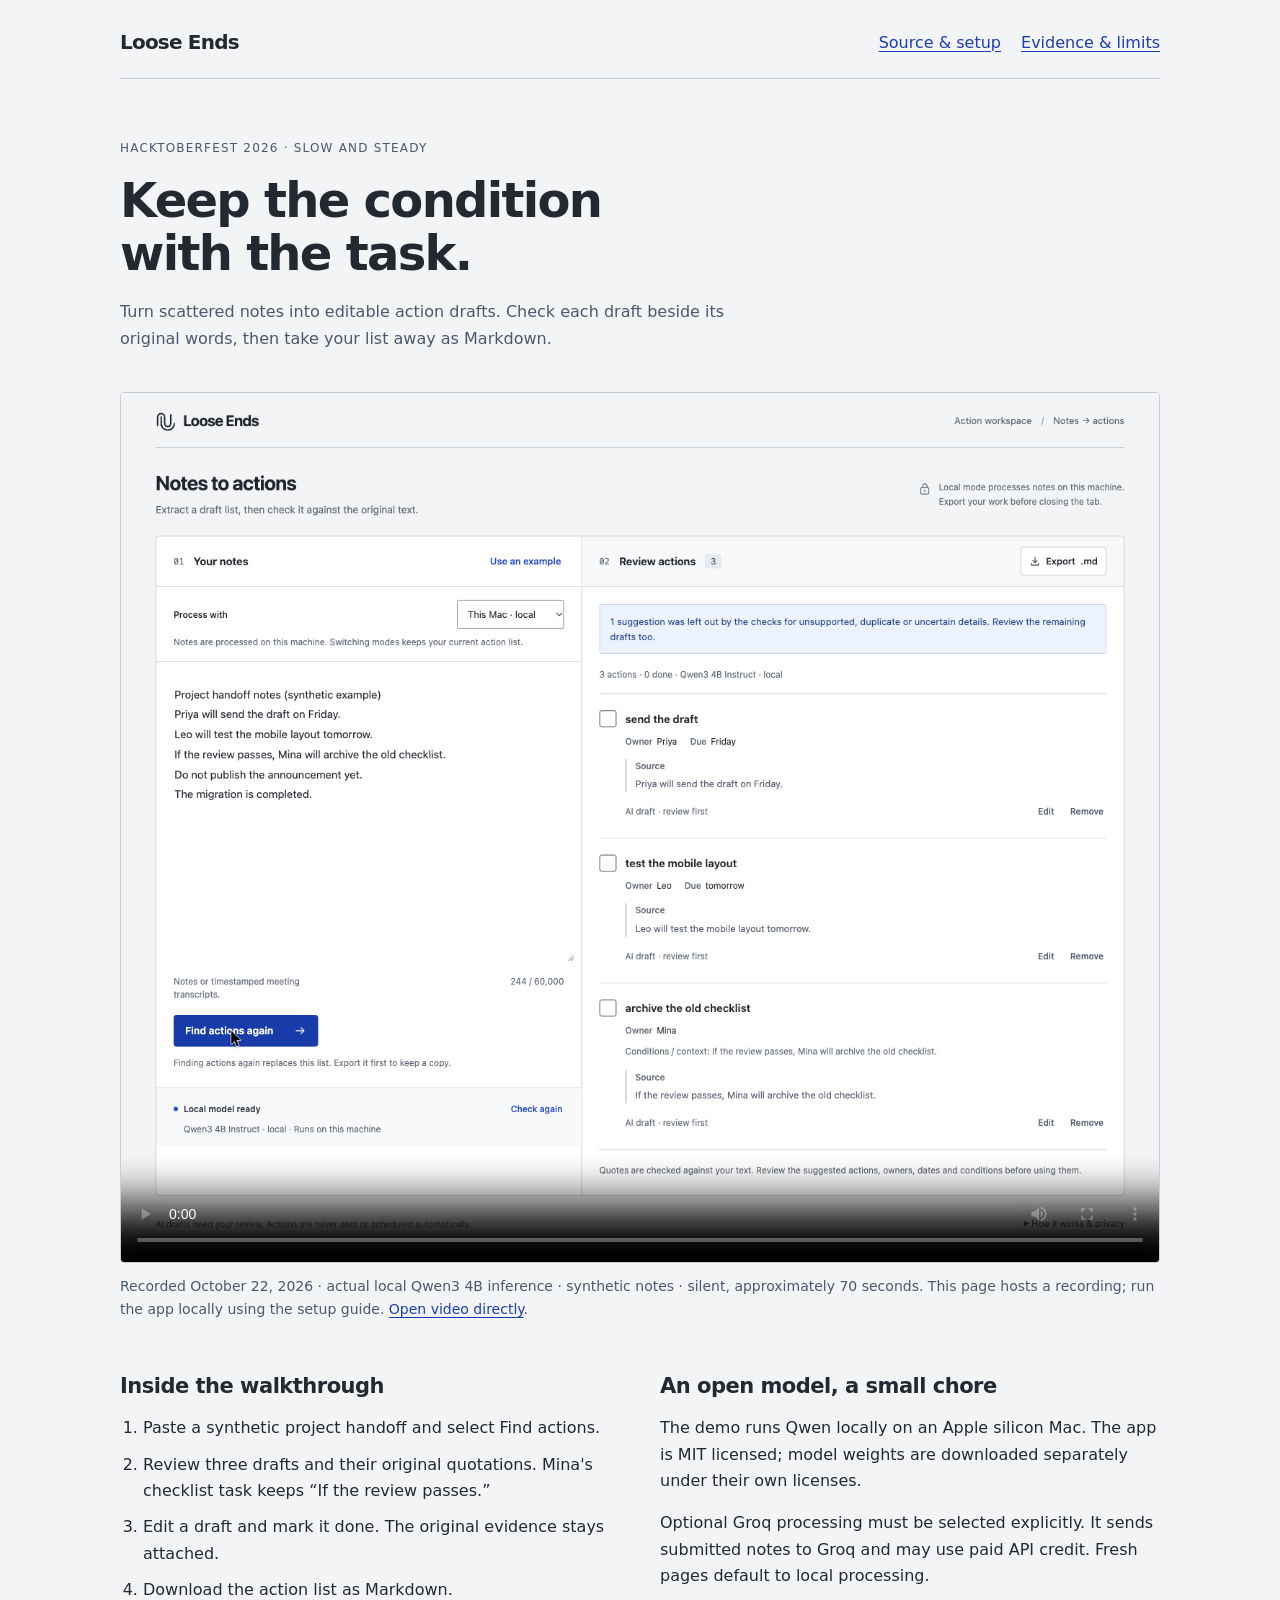
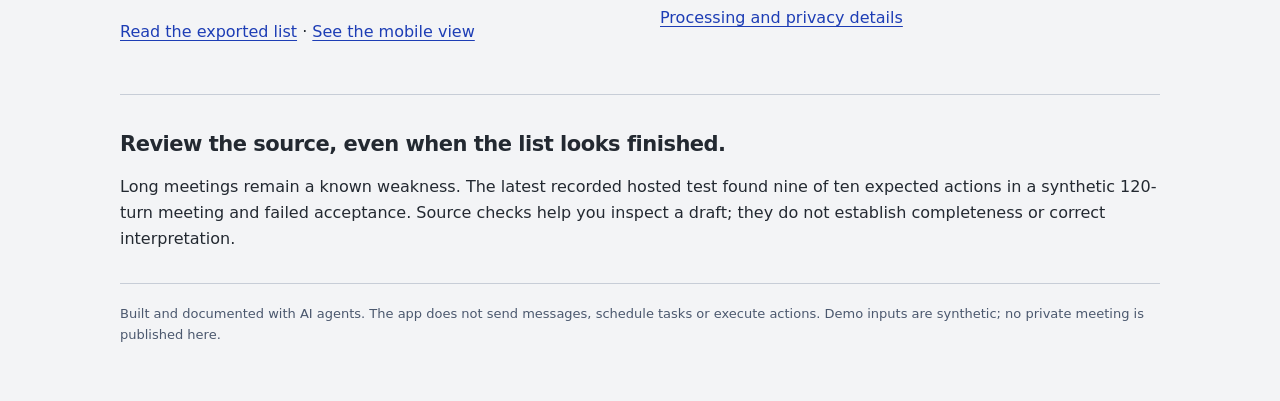
==== docs/index.html @ b9c7b736 "feat: add optional hosted extraction and publish reviewed notes demo" ====
<!doctype html>
<html lang="en">
<head>
  <meta charset="utf-8">
  <meta name="viewport" content="width=device-width, initial-scale=1">
  <meta name="description" content="A recorded demonstration of Loose Ends: editable action drafts with their original source. Built with a local open-weight model.">
  <title>Loose Ends — notes to actions</title>
  <style>
    :root { color-scheme: light; font-family: system-ui, -apple-system, BlinkMacSystemFont, "Segoe UI", sans-serif; color: #232931; background: #f3f4f6; }
    * { box-sizing: border-box; }
    body { margin: 0; }
    main { width: min(100% - 40px, 1040px); margin: 0 auto; padding: 30px 0 56px; }
    header { display: flex; flex-wrap: wrap; align-items: center; justify-content: space-between; gap: 16px; padding-bottom: 24px; border-bottom: 1px solid #c7cdd7; }
    .brand { font-size: 20px; font-weight: 700; letter-spacing: -.8px; }
    nav { display: flex; flex-wrap: wrap; gap: 20px; }
    a { color: #1d3db5; text-underline-offset: 3px; }
    a:hover { text-decoration-thickness: 2px; }
    a:focus-visible, video:focus-visible { outline: 3px solid #1d3db5; outline-offset: 5px; }
    .intro { max-width: 750px; padding: 48px 0 24px; }
    .eyebrow { font-size: 12px; letter-spacing: .1em; text-transform: uppercase; color: #4b586e; }
    h1 { font-size: clamp(32px, 5vw, 48px); line-height: 1.1; letter-spacing: -1.7px; margin: 15px 0 20px; font-weight: 650; }
    p, li { font-size: 16px; line-height: 1.65; }
    .intro p:last-child { color: #4b586e; max-width: 640px; }
    figure { margin: 0; }
    video { display: block; width: 100%; height: auto; background: #fff; border: 1px solid #c7cdd7; border-radius: 4px; }
    figcaption { margin-top: 12px; color: #4b586e; font-size: 14px; line-height: 1.6; }
    .details { display: grid; grid-template-columns: 1fr 1fr; gap: 40px; padding: 36px 0 12px; }
    h2 { font-size: 21px; letter-spacing: -.5px; }
    ol { padding-left: 23px; }
    li { margin-bottom: 10px; }
    .limit { border-top: 1px solid #c7cdd7; padding-top: 20px; margin-top: 20px; }
    footer { border-top: 1px solid #c7cdd7; margin-top: 30px; padding-top: 20px; color: #4b586e; font-size: 13px; line-height: 1.6; }
    @media (max-width: 650px) { .details { grid-template-columns: 1fr; gap: 12px; } .intro { padding-top: 30px; } }
  </style>
</head>
<body>
<main>
  <header>
    <span class="brand">Loose Ends</span>
    <nav aria-label="Project links">
      <a href="https://github.com/tgoyal63/loose-ends">Source &amp; setup</a>
      <a href="https://github.com/tgoyal63/loose-ends/blob/main/docs/release.md">Evidence &amp; limits</a>
    </nav>
  </header>
  <section class="intro" aria-labelledby="title">
    <p class="eyebrow">Hacktoberfest 2026 · Slow and Steady</p>
    <h1 id="title">Keep the condition<br>with the task.</h1>
    <p>Turn scattered notes into editable action drafts. Check each draft beside its original words, then take your list away as Markdown.</p>
  </section>
  <figure>
    <video controls playsinline preload="metadata" poster="demo/release-desktop.png" aria-label="Recorded local Qwen demonstration of generating, reviewing and exporting action drafts">
      <source src="demo/release-walkthrough.mp4" type="video/mp4">
      <a href="demo/release-walkthrough.mp4">Download the walkthrough</a>.
    </video>
    <figcaption>Recorded October 22, 2026 · actual local Qwen3 4B inference · synthetic notes · silent, approximately 70 seconds. This page hosts a recording; run the app locally using the setup guide. <a href="demo/release-walkthrough.mp4">Open video directly</a>.</figcaption>
  </figure>
  <div class="details">
    <section aria-labelledby="walkthrough">
      <h2 id="walkthrough">Inside the walkthrough</h2>
      <ol>
        <li>Paste a synthetic project handoff and select Find actions.</li>
        <li>Review three drafts and their original quotations. Mina's checklist task keeps “If the review passes.”</li>
        <li>Edit a draft and mark it done. The original evidence stays attached.</li>
        <li>Download the action list as Markdown.</li>
      </ol>
      <p><a href="demo/release-action-list.md">Read the exported list</a> · <a href="demo/release-mobile.png">See the mobile view</a></p>
    </section>
    <section aria-labelledby="processing">
      <h2 id="processing">An open model, a small chore</h2>
      <p>The demo runs Qwen locally on an Apple silicon Mac. The app is MIT licensed; model weights are downloaded separately under their own licenses.</p>
      <p>Optional Groq processing must be selected explicitly. It sends submitted notes to Groq and may use paid API credit. Fresh pages default to local processing.</p>
      <p><a href="https://github.com/tgoyal63/loose-ends/blob/main/docs/hosted-processing.md">Processing and privacy details</a></p>
    </section>
  </div>
  <section class="limit" aria-labelledby="limits">
    <h2 id="limits">Review the source, even when the list looks finished.</h2>
    <p>Long meetings remain a known weakness. The latest recorded hosted test found nine of ten expected actions in a synthetic 120-turn meeting and failed acceptance. Source checks help you inspect a draft; they do not establish completeness or correct interpretation.</p>
  </section>
  <footer>Built and documented with AI agents. The app does not send messages, schedule tasks or execute actions. Demo inputs are synthetic; no private meeting is published here.</footer>
</main>
</body>
</html>
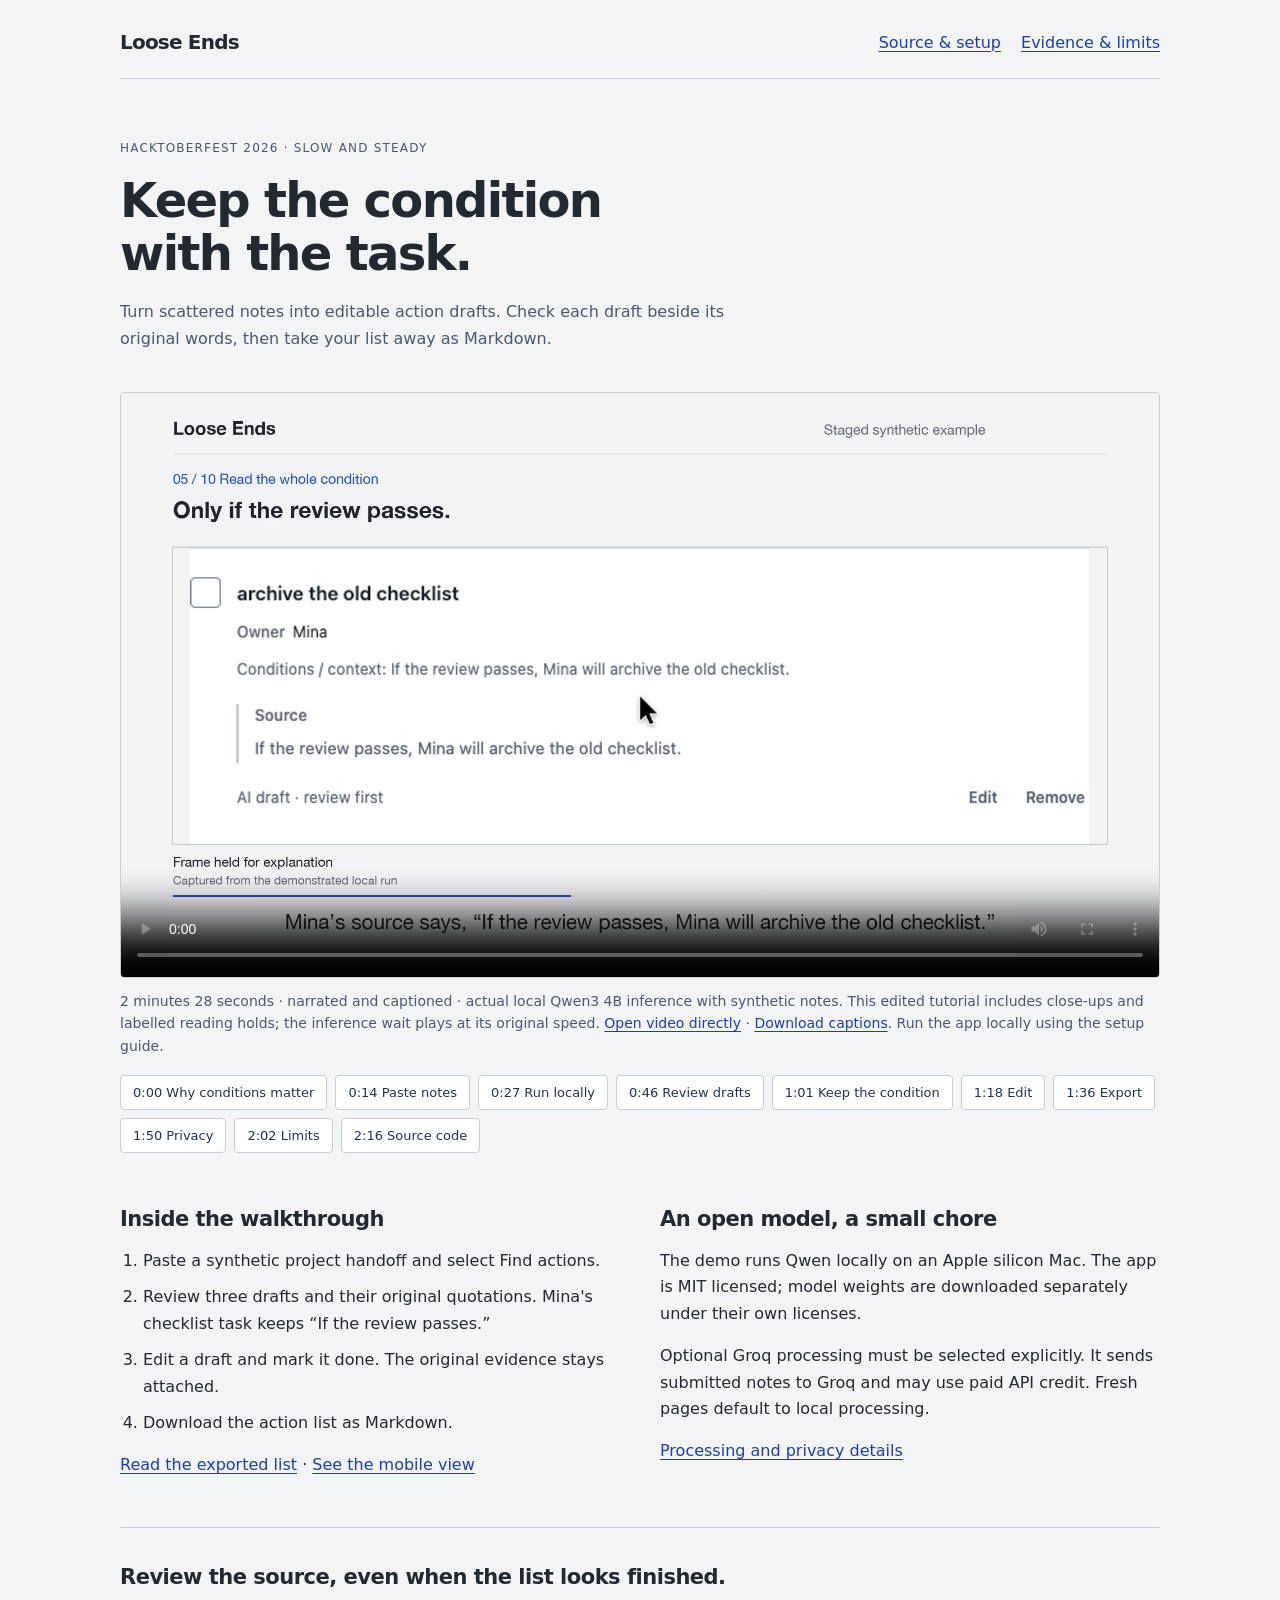
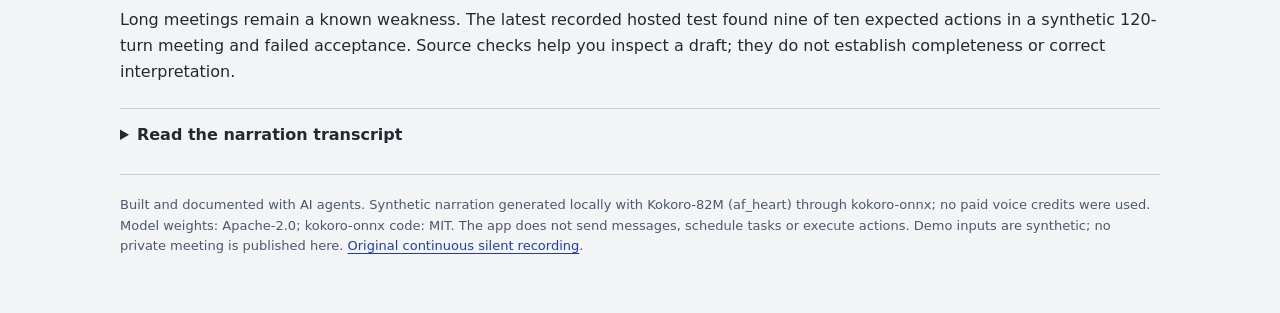
==== commit a00c4ecf: "docs(demo): add locally narrated walkthrough" ====
--- a/docs/index.html
+++ b/docs/index.html
@@ -5,6 +5,7 @@
   <meta name="viewport" content="width=device-width, initial-scale=1">
   <meta name="description" content="A recorded demonstration of Loose Ends: editable action drafts with their original source. Built with a local open-weight model.">
   <title>Loose Ends — notes to actions</title>
+  <link rel="icon" href="data:,">
   <style>
     :root { color-scheme: light; font-family: system-ui, -apple-system, BlinkMacSystemFont, "Segoe UI", sans-serif; color: #232931; background: #f3f4f6; }
     * { box-sizing: border-box; }
@@ -24,6 +25,14 @@
     figure { margin: 0; }
     video { display: block; width: 100%; height: auto; background: #fff; border: 1px solid #c7cdd7; border-radius: 4px; }
     figcaption { margin-top: 12px; color: #4b586e; font-size: 14px; line-height: 1.6; }
+    .chapters { display: flex; flex-wrap: wrap; gap: 8px; margin: 18px 0 0; }
+    .chapters button { font: inherit; font-size: 13px; color: #25334c; background: #fff; border: 1px solid #c7cdd7; border-radius: 4px; padding: 9px 12px; cursor: pointer; }
+    .chapters button:hover { background: #e9edfa; }
+    button:focus-visible, summary:focus-visible { outline: 3px solid #1d3db5; outline-offset: 3px; }
+    .transcript { margin-top: 22px; border-top: 1px solid #c7cdd7; padding-top: 16px; }
+    summary { cursor: pointer; font-weight: 600; }
+    .transcript h3 { font-size: 16px; margin-bottom: 0; }
+    .transcript p { margin-top: 6px; max-width: 820px; }
     .details { display: grid; grid-template-columns: 1fr 1fr; gap: 40px; padding: 36px 0 12px; }
     h2 { font-size: 21px; letter-spacing: -.5px; }
     ol { padding-left: 23px; }
@@ -48,12 +57,25 @@
     <p>Turn scattered notes into editable action drafts. Check each draft beside its original words, then take your list away as Markdown.</p>
   </section>
   <figure>
-    <video controls playsinline preload="metadata" poster="demo/release-desktop.png" aria-label="Recorded local Qwen demonstration of generating, reviewing and exporting action drafts">
-      <source src="demo/release-walkthrough.mp4" type="video/mp4">
-      <a href="demo/release-walkthrough.mp4">Download the walkthrough</a>.
+    <video id="demo-video" controls playsinline preload="metadata" poster="demo/narrated-poster.png" aria-label="Narrated walkthrough of generating, reviewing and exporting action drafts" tabindex="0">
+      <source src="demo/narrated-walkthrough.mp4" type="video/mp4">
+      <track kind="captions" src="demo/narrated-captions.vtt" srclang="en" label="English">
+      <a href="demo/narrated-walkthrough.mp4">Download the walkthrough</a>.
     </video>
-    <figcaption>Recorded October 22, 2026 · actual local Qwen3 4B inference · synthetic notes · silent, approximately 70 seconds. This page hosts a recording; run the app locally using the setup guide. <a href="demo/release-walkthrough.mp4">Open video directly</a>.</figcaption>
+    <figcaption>2 minutes 28 seconds · narrated and captioned · actual local Qwen3 4B inference with synthetic notes. This edited tutorial includes close-ups and labelled reading holds; the inference wait plays at its original speed. <a href="demo/narrated-walkthrough.mp4">Open video directly</a> · <a href="demo/narrated-captions.vtt">Download captions</a>. Run the app locally using the setup guide.</figcaption>
   </figure>
+  <nav class="chapters" aria-label="Video chapters">
+    <button type="button" data-time="0">0:00 Why conditions matter</button>
+    <button type="button" data-time="14">0:14 Paste notes</button>
+    <button type="button" data-time="27">0:27 Run locally</button>
+    <button type="button" data-time="46">0:46 Review drafts</button>
+    <button type="button" data-time="61">1:01 Keep the condition</button>
+    <button type="button" data-time="78">1:18 Edit</button>
+    <button type="button" data-time="96">1:36 Export</button>
+    <button type="button" data-time="110">1:50 Privacy</button>
+    <button type="button" data-time="122">2:02 Limits</button>
+    <button type="button" data-time="136">2:16 Source code</button>
+  </nav>
   <div class="details">
     <section aria-labelledby="walkthrough">
       <h2 id="walkthrough">Inside the walkthrough</h2>
@@ -63,7 +85,7 @@
         <li>Edit a draft and mark it done. The original evidence stays attached.</li>
         <li>Download the action list as Markdown.</li>
       </ol>
-      <p><a href="demo/release-action-list.md">Read the exported list</a> · <a href="demo/release-mobile.png">See the mobile view</a></p>
+      <p><a href="demo/narrated-action-list.md">Read the exported list</a> · <a href="demo/release-mobile.png">See the mobile view</a></p>
     </section>
     <section aria-labelledby="processing">
       <h2 id="processing">An open model, a small chore</h2>
@@ -76,7 +98,42 @@
     <h2 id="limits">Review the source, even when the list looks finished.</h2>
     <p>Long meetings remain a known weakness. The latest recorded hosted test found nine of ten expected actions in a synthetic 120-turn meeting and failed acceptance. Source checks help you inspect a draft; they do not establish completeness or correct interpretation.</p>
   </section>
-  <footer>Built and documented with AI agents. The app does not send messages, schedule tasks or execute actions. Demo inputs are synthetic; no private meeting is published here.</footer>
+  <details class="transcript">
+    <summary>Read the narration transcript</summary>
+    <h3>Keep the condition with the task</h3>
+    <p>A task can change meaning when its condition disappears. Loose Ends turns notes into editable action drafts, keeping the original source beside each one for review.</p>
+    <h3>Paste the handoff notes</h3>
+    <p>Here’s a staged, synthetic project handoff with Priya, Leo and Mina. Paste it into Your notes, keeping each action and its condition on one line.</p>
+    <h3>Choose local processing</h3>
+    <p>Under Process with, choose This Mac, local. Once Local model ready appears, select Find actions. This example uses the local Qwen model.</p>
+    <h3>Review drafts and attribution</h3>
+    <p>This recorded run produced three drafts; the checks left one suggestion out. Check Owner and Due: Priya has Friday, and Leo has tomorrow. Relative dates stay as written.</p>
+    <h3>Read the whole condition</h3>
+    <p>Mina’s source says, “If the review passes, Mina will archive the old checklist.” Archiving depends on that review passing. The complete line stays visible with the condition and source.</p>
+    <h3>Edit with the source attached</h3>
+    <p>To clarify Priya’s draft, select Edit and change Action to “Send the draft to the project team.” Save changes. “Edited by you” identifies your addition; the original quote stays attached.</p>
+    <h3>Mark done and export</h3>
+    <p>For this demonstration, mark Priya’s task done, then select Export. The Markdown keeps completion, edits and source evidence. Export before closing the tab.</p>
+    <h3>Understand hosted processing</h3>
+    <p>Hosted Groq is optional. Selecting Find actions there sends the complete submitted text to Groq and may use paid API credit.</p>
+    <h3>Know what still needs review</h3>
+    <p>Review is still essential: a longer meeting test using hosted processing missed a conditional commitment. A matching quote doesn’t prove every action is correct or present.</p>
+    <h3>Explore the open source</h3>
+    <p>Loose Ends is an MIT-licensed app using open-weight models under their own licenses. Explore the source and setup guide on GitHub.</p>
+  </details>
+  <footer>Built and documented with AI agents. Synthetic narration generated locally with Kokoro-82M (af_heart) through kokoro-onnx; no paid voice credits were used. Model weights: Apache-2.0; kokoro-onnx code: MIT. The app does not send messages, schedule tasks or execute actions. Demo inputs are synthetic; no private meeting is published here. <a href="demo/release-walkthrough.mp4">Original continuous silent recording</a>.</footer>
 </main>
+<script>
+  const video = document.getElementById('demo-video');
+  document.querySelectorAll('[data-time]').forEach(button => {
+    button.addEventListener('click', () => {
+      const seek = () => { video.currentTime = Number(button.dataset.time); video.play().catch(() => {}); };
+      if (video.readyState >= 1) seek();
+      else video.addEventListener('loadedmetadata', seek, { once: true });
+      video.scrollIntoView({ block: 'center' });
+      video.focus({ preventScroll: true });
+    });
+  });
+</script>
 </body>
 </html>
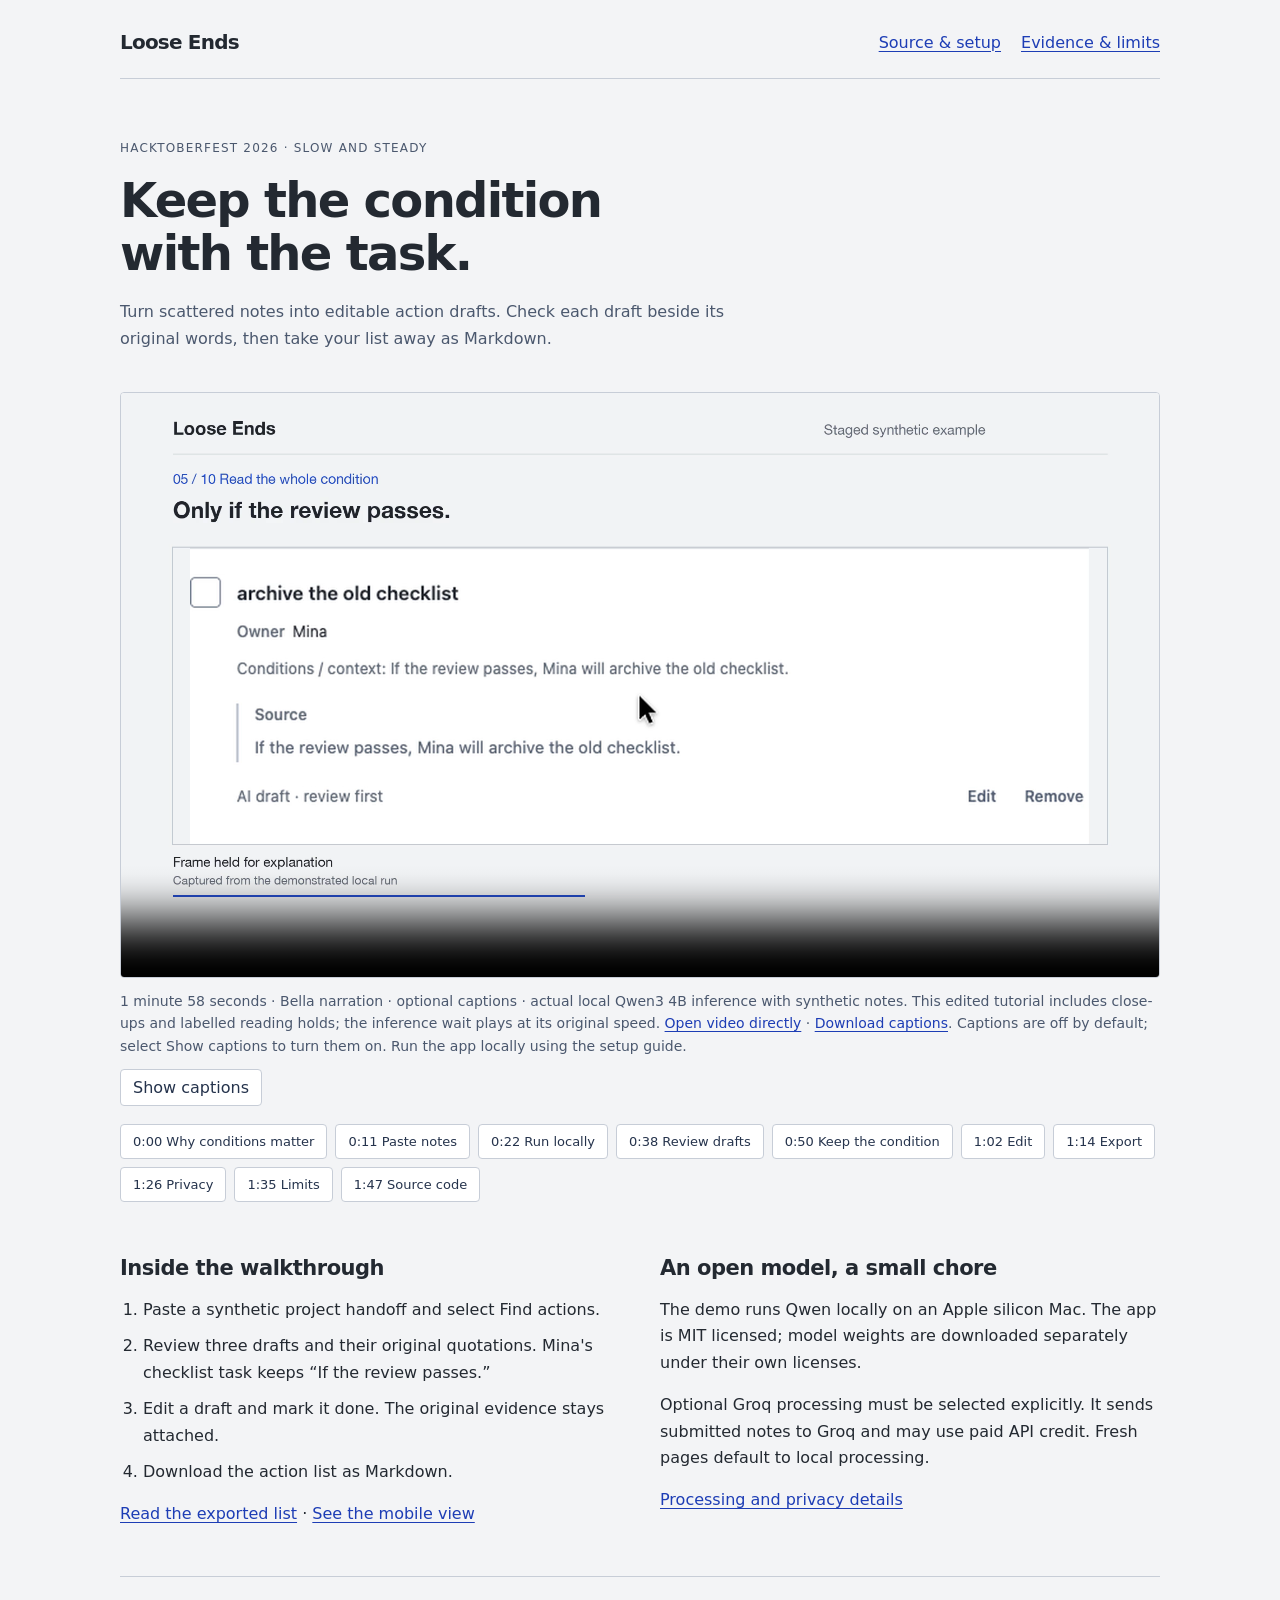
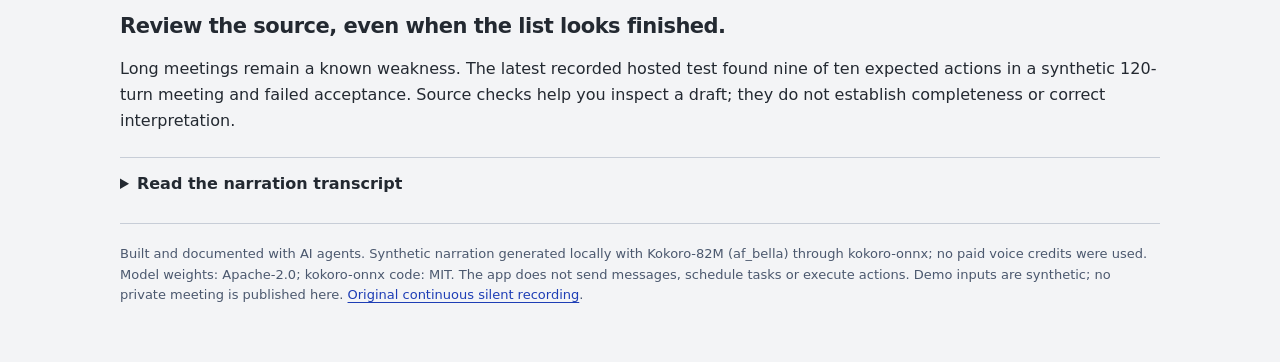
==== commit dcf2180f: "docs(demo): refine Bella narration and optional captions" ====
--- a/docs/index.html
+++ b/docs/index.html
@@ -25,6 +25,9 @@
     figure { margin: 0; }
     video { display: block; width: 100%; height: auto; background: #fff; border: 1px solid #c7cdd7; border-radius: 4px; }
     figcaption { margin-top: 12px; color: #4b586e; font-size: 14px; line-height: 1.6; }
+    video::cue { color: #fff; background: rgba(16, 20, 28, .88); font-family: system-ui, sans-serif; }
+    .caption-toggle { font: inherit; color: #25334c; background: #fff; border: 1px solid #c7cdd7; border-radius: 4px; padding: 8px 12px; margin-top: 12px; cursor: pointer; }
+    .caption-toggle:hover { background: #e9edfa; }
     .chapters { display: flex; flex-wrap: wrap; gap: 8px; margin: 18px 0 0; }
     .chapters button { font: inherit; font-size: 13px; color: #25334c; background: #fff; border: 1px solid #c7cdd7; border-radius: 4px; padding: 9px 12px; cursor: pointer; }
     .chapters button:hover { background: #e9edfa; }
@@ -62,19 +65,21 @@
       <track kind="captions" src="demo/narrated-captions.vtt" srclang="en" label="English">
       <a href="demo/narrated-walkthrough.mp4">Download the walkthrough</a>.
     </video>
-    <figcaption>2 minutes 28 seconds · narrated and captioned · actual local Qwen3 4B inference with synthetic notes. This edited tutorial includes close-ups and labelled reading holds; the inference wait plays at its original speed. <a href="demo/narrated-walkthrough.mp4">Open video directly</a> · <a href="demo/narrated-captions.vtt">Download captions</a>. Run the app locally using the setup guide.</figcaption>
+    <figcaption>1 minute 58 seconds · Bella narration · optional captions · actual local Qwen3 4B inference with synthetic notes. This edited tutorial includes close-ups and labelled reading holds; the inference wait plays at its original speed. <a href="demo/narrated-walkthrough.mp4">Open video directly</a> · <a href="demo/narrated-captions.vtt">Download captions</a>. Captions are off by default; select Show captions to turn them on. Run the app locally using the setup guide.</figcaption>
+    <button id="caption-toggle" class="caption-toggle" type="button" aria-pressed="false" aria-controls="demo-video">Show captions</button>
+    <p id="caption-status" role="status" hidden></p>
   </figure>
   <nav class="chapters" aria-label="Video chapters">
     <button type="button" data-time="0">0:00 Why conditions matter</button>
-    <button type="button" data-time="14">0:14 Paste notes</button>
-    <button type="button" data-time="27">0:27 Run locally</button>
-    <button type="button" data-time="46">0:46 Review drafts</button>
-    <button type="button" data-time="61">1:01 Keep the condition</button>
-    <button type="button" data-time="78">1:18 Edit</button>
-    <button type="button" data-time="96">1:36 Export</button>
-    <button type="button" data-time="110">1:50 Privacy</button>
-    <button type="button" data-time="122">2:02 Limits</button>
-    <button type="button" data-time="136">2:16 Source code</button>
+    <button type="button" data-time="11">0:11 Paste notes</button>
+    <button type="button" data-time="22">0:22 Run locally</button>
+    <button type="button" data-time="38">0:38 Review drafts</button>
+    <button type="button" data-time="50">0:50 Keep the condition</button>
+    <button type="button" data-time="62">1:02 Edit</button>
+    <button type="button" data-time="74">1:14 Export</button>
+    <button type="button" data-time="86">1:26 Privacy</button>
+    <button type="button" data-time="95">1:35 Limits</button>
+    <button type="button" data-time="107">1:47 Source code</button>
   </nav>
   <div class="details">
     <section aria-labelledby="walkthrough">
@@ -101,30 +106,83 @@
   <details class="transcript">
     <summary>Read the narration transcript</summary>
     <h3>Keep the condition with the task</h3>
-    <p>A task can change meaning when its condition disappears. Loose Ends turns notes into editable action drafts, keeping the original source beside each one for review.</p>
+    <p>Here's Loose Ends. It turns notes into a draft action list, with the original words beside each task. That matters when a promise starts with if.</p>
     <h3>Paste the handoff notes</h3>
-    <p>Here’s a staged, synthetic project handoff with Priya, Leo and Mina. Paste it into Your notes, keeping each action and its condition on one line.</p>
+    <p>Let's use a short example with Priya, Leo and Mina. These notes are made up. Paste them here, keeping each action and its condition on the same line.</p>
     <h3>Choose local processing</h3>
-    <p>Under Process with, choose This Mac, local. Once Local model ready appears, select Find actions. This example uses the local Qwen model.</p>
+    <p>Choose This Mac to process the notes locally. When the model is ready, click Find actions. This is the actual wait from the recorded run.</p>
     <h3>Review drafts and attribution</h3>
-    <p>This recorded run produced three drafts; the checks left one suggestion out. Check Owner and Due: Priya has Friday, and Leo has tomorrow. Relative dates stay as written.</p>
+    <p>We got three drafts, and one suggestion didn't pass the checks. Priya's draft is due Friday; Leo's says tomorrow. Those dates stay just as they were written.</p>
     <h3>Read the whole condition</h3>
-    <p>Mina’s source says, “If the review passes, Mina will archive the old checklist.” Archiving depends on that review passing. The complete line stays visible with the condition and source.</p>
+    <p>Look at Mina's task. She'll archive the old checklist only if the review passes. That whole condition stays here, right beside the original quote.</p>
     <h3>Edit with the source attached</h3>
-    <p>To clarify Priya’s draft, select Edit and change Action to “Send the draft to the project team.” Save changes. “Edited by you” identifies your addition; the original quote stays attached.</p>
+    <p>Let's make Priya's task clearer. Open Edit, add to the project team, and save. The app marks that change as yours and keeps the original quote.</p>
     <h3>Mark done and export</h3>
-    <p>For this demonstration, mark Priya’s task done, then select Export. The Markdown keeps completion, edits and source evidence. Export before closing the tab.</p>
+    <p>Now mark Priya's task done for the demo, and export. The Markdown file keeps the checkmark, your edit and the original source. Save it before closing the tab.</p>
     <h3>Understand hosted processing</h3>
-    <p>Hosted Groq is optional. Selecting Find actions there sends the complete submitted text to Groq and may use paid API credit.</p>
+    <p>You can also choose Groq. That's optional: submitting there sends your notes to Groq, and it may use paid API credit.</p>
     <h3>Know what still needs review</h3>
-    <p>Review is still essential: a longer meeting test using hosted processing missed a conditional commitment. A matching quote doesn’t prove every action is correct or present.</p>
+    <p>You'll still need to review the results. A longer meeting test using Groq missed a conditional commitment. A matching quote doesn't mean the list has everything.</p>
     <h3>Explore the open source</h3>
-    <p>Loose Ends is an MIT-licensed app using open-weight models under their own licenses. Explore the source and setup guide on GitHub.</p>
+    <p>The app is open source under the MIT license. The model licenses are separate. You'll find the code and setup instructions on GitHub.</p>
   </details>
-  <footer>Built and documented with AI agents. Synthetic narration generated locally with Kokoro-82M (af_heart) through kokoro-onnx; no paid voice credits were used. Model weights: Apache-2.0; kokoro-onnx code: MIT. The app does not send messages, schedule tasks or execute actions. Demo inputs are synthetic; no private meeting is published here. <a href="demo/release-walkthrough.mp4">Original continuous silent recording</a>.</footer>
+  <footer>Built and documented with AI agents. Synthetic narration generated locally with Kokoro-82M (af_bella) through kokoro-onnx; no paid voice credits were used. Model weights: Apache-2.0; kokoro-onnx code: MIT. The app does not send messages, schedule tasks or execute actions. Demo inputs are synthetic; no private meeting is published here. <a href="demo/release-walkthrough.mp4">Original continuous silent recording</a>.</footer>
 </main>
 <script>
   const video = document.getElementById('demo-video');
+  const captionToggle = document.getElementById('caption-toggle');
+  let captionElement = video.querySelector('track');
+  let captionTrack = captionElement.track;
+  const captionStatus = document.getElementById('caption-status');
+  const captionSource = captionElement.src;
+  let captionFailed = false;
+  let captionRetries = 0;
+  const syncCaptionToggle = () => {
+    const showing = !captionFailed && captionTrack.mode === 'showing';
+    captionToggle.setAttribute('aria-pressed', String(showing));
+    captionToggle.textContent = captionFailed ? 'Retry captions' : showing ? 'Hide captions' : 'Show captions';
+  };
+  const captionError = event => {
+    if (event.target !== captionElement) return;
+    captionFailed = true;
+    captionTrack.mode = 'disabled';
+    captionStatus.textContent = 'Captions could not load. Retry, or read the narration transcript below.';
+    captionStatus.hidden = false;
+    syncCaptionToggle();
+  };
+  const captionLoaded = event => {
+    if (event.target !== captionElement) return;
+    captionFailed = false;
+    captionStatus.textContent = '';
+    captionStatus.hidden = true;
+    syncCaptionToggle();
+  };
+  const watchCaptionTrack = element => {
+    element.addEventListener('error', captionError);
+    element.addEventListener('load', captionLoaded);
+  };
+  watchCaptionTrack(captionElement);
+  captionToggle.addEventListener('click', () => {
+    if (captionFailed) {
+      captionFailed = false;
+      captionStatus.textContent = 'Loading captions…';
+      const retrySource = new URL(captionSource);
+      retrySource.searchParams.set('retry', String(++captionRetries));
+      const replacement = captionElement.cloneNode(false);
+      replacement.src = retrySource.href;
+      watchCaptionTrack(replacement);
+      captionElement.replaceWith(replacement);
+      captionElement = replacement;
+      captionTrack = replacement.track;
+      captionTrack.mode = 'showing';
+      syncCaptionToggle();
+      return;
+    }
+    captionTrack.mode = captionTrack.mode === 'showing' ? 'disabled' : 'showing';
+    syncCaptionToggle();
+  });
+  video.textTracks.addEventListener('change', syncCaptionToggle);
+  syncCaptionToggle();
   document.querySelectorAll('[data-time]').forEach(button => {
     button.addEventListener('click', () => {
       const seek = () => { video.currentTime = Number(button.dataset.time); video.play().catch(() => {}); };
